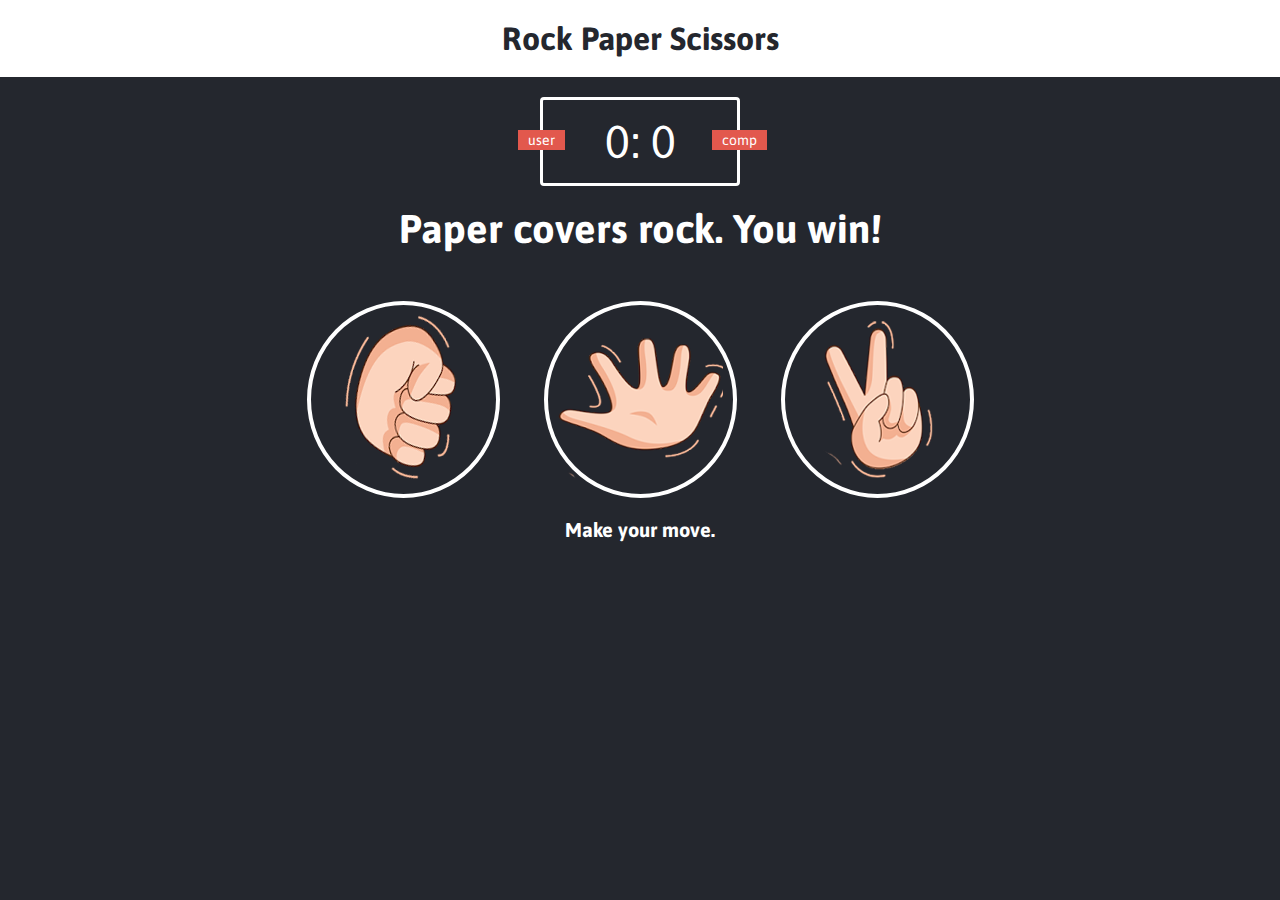
==== rockpaperscissor/index.html @ 71985feb "add small projects from youtube channel" ====
<!DOCTYPE html>
<html lang="en">

<head>
    <meta charset="UTF-8">
    <meta name="viewport" content="width=device-width, initial-scale=1.0">
    <meta http-equiv="X-UA-Compatible" content="ie=edge">
    <title>Rock Paper Scissors Game</title>
    <link rel="stylesheet" href="styles.css">
</head>

<body>
    <header>
        <h1>Rock Paper Scissors</h1>
    </header>

    <div class="score-board">
        <div id="user-label" class="badge">user</div>
        <div id="computer-label" class="badge">comp</div>
        <span id="user-score">0</span>:
        <span id="computer-score">0</span>
    </div>

    <div class="result">
        <p>Paper covers rock. You win!</p>
    </div>

    <div class="choices">
        <div class="choice" id="r">
            <img src="img/rock.png" alt="">
        </div>
        <div class="choice" id="p">
            <img src="img/paper.png" alt="">
        </div>
        <div class="choice" id="s">
            <img src="img/scissors.png" alt="">
        </div>
    </div>


    <p id="action-message">Make your move.</p>

</body>

</html>
---- rockpaperscissor/styles.css ----
@import url('https://fonts.googleapis.com/css?family=Asap:400,500,700');

* {
    margin: 0;
    padding: 0;
    box-sizing: border-box;
}

body {
    background-color: #24272E;
}

header {
    background: white;
    padding: 20px;
}

header > h1 {
    color:#24272E;
    text-align: center;
    font-family:Asap, sans-serif;
}

.score-board {
    margin: 20px auto;
    border: 3px solid white;
    border-radius: 4px;
    text-align: center;
    width: 200px;
    color: white;
    font-size: 46px;
    padding: 15px 20px;
    font-family: Asap, sans-serif;
    position: relative;
}

.badge {
    background:#E2584D;
    color: white;
    font-size: 14px;
    padding: 2px 10px;
    font-family: Asap, sans-serif;
}

#user-label {
    position: absolute;
    top: 30px;
    left: -25px;
}

#computer-label {
    position: absolute;
    top: 30px;
    right: -30px;
}

.result {
    font-size: 40px;
    color: white;
}

.result > p {
    text-align: center;
    font-weight: bold;
    font-family: Asap, sans-serif;
}

.choices {
    margin-top: 50px;
    text-align: center;
}

.choice {
    border: 4px solid white;
    border-radius: 50%;
    margin: 0 20px;
    padding: 10px;
    display: inline-block;
    transition: all 0.3s ease;
}

.choice:hover {
    cursor: pointer;
    background: #24272E;
}

#action-message {
    text-align: center;
    color: white;
    font-family: Asap, sans-serif;
    font-weight: bold;
    font-size: 20px;
    margin-top: 20px;
}
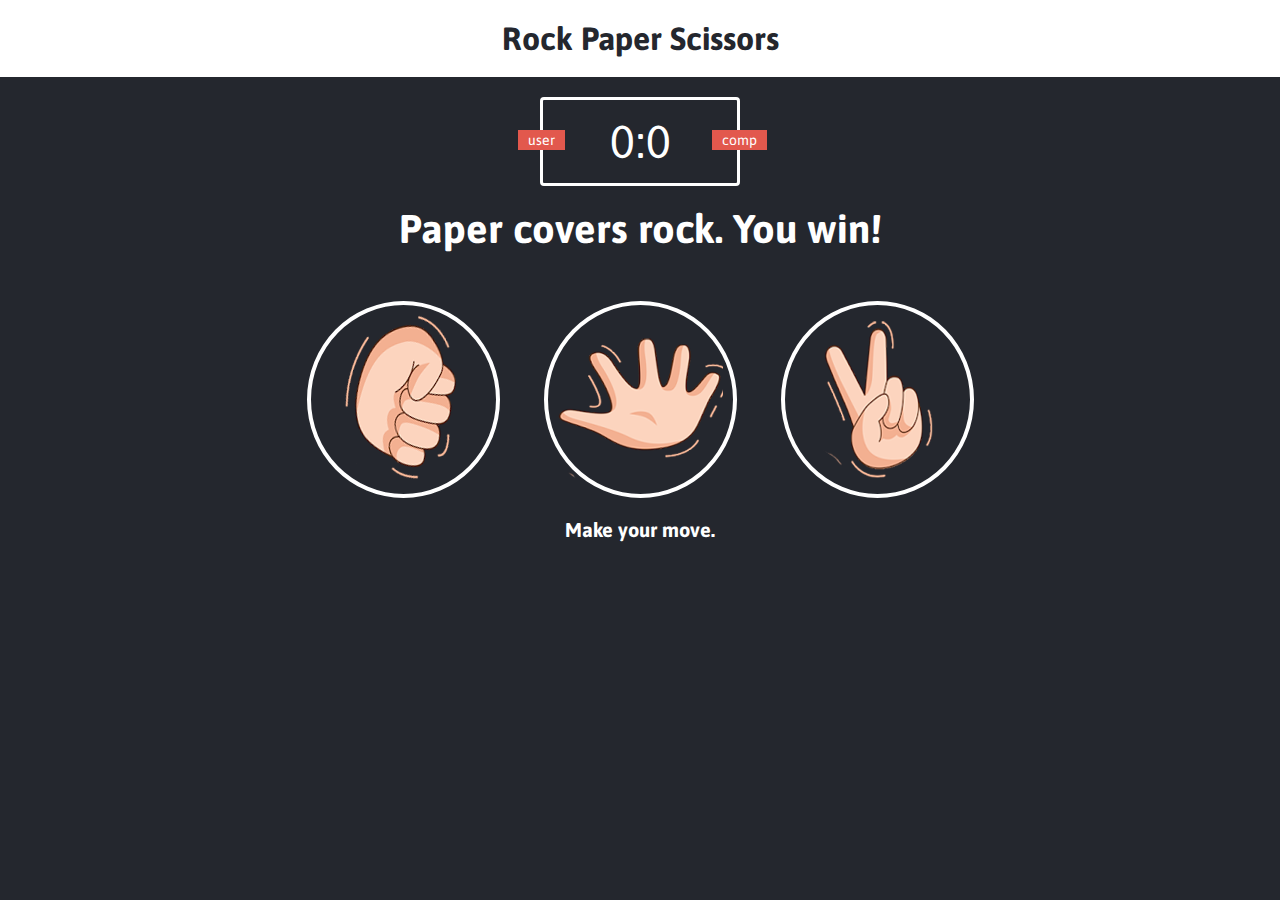
==== commit 17f08770: "progress with js" ====
--- a/rockpaperscissor/index.html
+++ b/rockpaperscissor/index.html
@@ -17,8 +17,7 @@
     <div class="score-board">
         <div id="user-label" class="badge">user</div>
         <div id="computer-label" class="badge">comp</div>
-        <span id="user-score">0</span>:
-        <span id="computer-score">0</span>
+        <span id="user-score">0</span>:<span id="computer-score">0</span>
     </div>
 
     <div class="result">
@@ -37,9 +36,8 @@
         </div>
     </div>
 
-
     <p id="action-message">Make your move.</p>
-
+    <script src="app.js" charset="utf-8"></script>
 </body>
 
 </html>